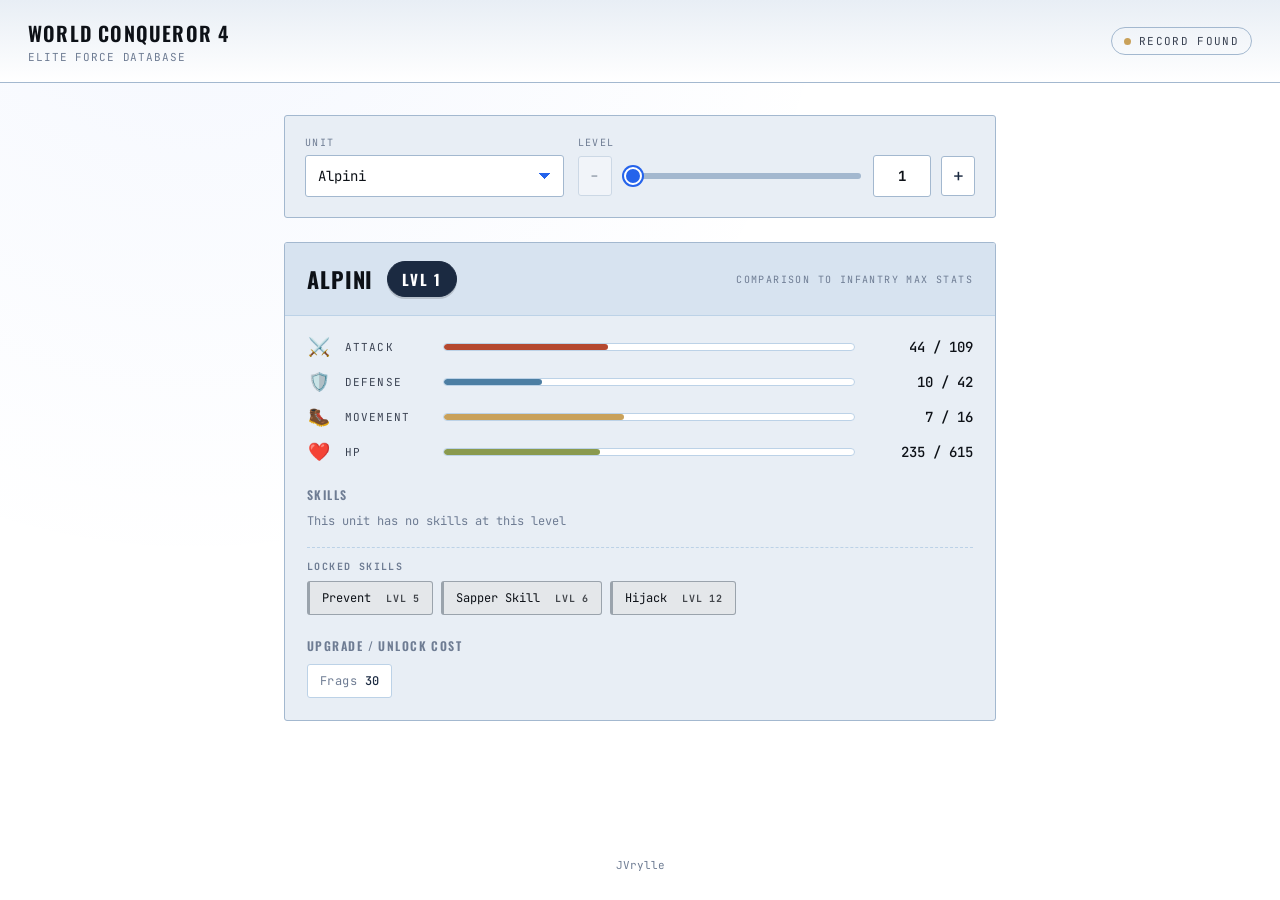
==== index.html @ 0a64a24e "Refactor unit data and UI components - Renamed "Medic" to "Combat Medic" in units.json. - Updated in" ====
<!DOCTYPE html>
<html lang="en">
<head>
<meta charset="UTF-8" />
<meta name="viewport" content="width=device-width, initial-scale=1.0" />
<title>World Conqueror 4 Elite Force Database</title>
<link rel="preconnect" href="https://fonts.googleapis.com" />
<link rel="preconnect" href="https://fonts.gstatic.com" crossorigin />
<link
  href="https://fonts.googleapis.com/css2?family=Oswald:wght@500;600;700&family=JetBrains+Mono:wght@400;500;700&display=swap"
  rel="stylesheet"
/>
<link rel="stylesheet" href="style.css" />
</head>
<body>

  <header class="topbar">
    <div class="topbar__brand">
      <div class="topbar__title">
        <h1>World Conqueror 4</h1>
        <p>Elite Force Database</p>
      </div>
    </div>
    <div id="statusLight" class="topbar__status status--idle">
      <span class="status-dot"></span><span class="status-text">STANDBY</span>
    </div>
  </header>

  <main class="console">

    <section class="query-panel" aria-label="Unit query">
      <div class="field">
        <label for="efSelect">Unit</label>
        <select id="efSelect"></select>
      </div>

      <div class="field field--slider">
        <label for="levelSlider">Level</label>
        <div class="slider-wrapper">
          <button id="levelDown" class="level-btn" type="button" aria-label="Previous level">&#8722;</button>
          <input
            id="levelSlider"
            type="range"
            min="1"
            max="12"
            step="1"
            value="1"
            aria-label="Select unit level"
          />
          <input
            id="levelInput"
            class="level-input"
            type="number"
            min="1"
            max="12"
            step="1"
            value="1"
            aria-label="Level number"
          />
          <button id="levelUp" class="level-btn" type="button" aria-label="Next level">&#43;</button>
        </div>
      </div>
    </section>

    <section id="resultPanel" class="result-panel" aria-live="polite">
      <div class="result-empty">
        <p>Loading units&hellip;</p>
      </div>
    </section>

  </main>

  <footer class="footer">
    <p>JVrylle</p>
  </footer>

<script src="script.js"></script>
</body>
</html>
---- style.css ----
:root {
  /* White (60%) — dominant field */
  --bg: #ffffff;
  --bg-input: #ffffff;

  /* Blue (30%) — secondary surfaces & borders */
  --bg-panel: #e8eef5;
  --bg-panel-alt: #d7e3f0;
  --border: #a3b8cf;
  --border-soft: #bcd2e7;
  --accent: #2563eb;

  /* Black (10%) — text & brand accents */
  --text: #0d1117;
  --text-dim: #3a4252;
  --text-faint: #6e7c93;
  --brand: #1b2a41;
  --brand-bright: #091225;

  /* Functional stat colors (kept for semantic clarity) */
  --attack: #b5482f;
  --defense: #4c7ea3;
  --movement: #c9a15a;
  --hp: #8a9a4e;

  --font-display: "Oswald", sans-serif;
  --font-mono: "JetBrains Mono", monospace;

  --radius: 3px;
}

* {
  box-sizing: border-box;
}

html {
  color-scheme: light;
}

body {
  margin: 0;
  min-height: 100vh;
  background:
    radial-gradient(circle at 15% -10%, rgba(37, 99, 235, 0.05), transparent 45%),
    var(--bg);
  color: var(--text);
  font-family: var(--font-mono);
  display: flex;
  flex-direction: column;
}

/* ---------- Topbar ---------- */

.topbar {
  display: flex;
  align-items: center;
  justify-content: space-between;
  gap: 16px;
  padding: 18px 28px;
  border-bottom: 1px solid var(--border);
  background: linear-gradient(180deg, var(--bg-panel), var(--bg));
}

.topbar__brand {
  display: flex;
  align-items: center;
  gap: 14px;
}

.topbar__mark {
  display: flex;
  align-items: center;
  justify-content: center;
  width: 44px;
  height: 44px;
  border: 1px solid var(--accent);
  border-radius: var(--radius);
  color: var(--accent);
  font-family: var(--font-display);
  font-weight: 700;
  font-size: 17px;
  letter-spacing: 0.05em;
  background: rgba(37, 99, 235, 0.08);
  flex-shrink: 0;
}

.topbar__title h1 {
  margin: 0;
  font-family: var(--font-display);
  font-weight: 600;
  font-size: 20px;
  letter-spacing: 0.06em;
  text-transform: uppercase;
  color: var(--text);
}

.topbar__title p {
  margin: 2px 0 0;
  font-size: 11px;
  letter-spacing: 0.08em;
  text-transform: uppercase;
  color: var(--text-faint);
}

.topbar__status {
  display: flex;
  align-items: center;
  gap: 8px;
  font-size: 11px;
  letter-spacing: 0.12em;
  text-transform: uppercase;
  color: var(--text-dim);
  border: 1px solid var(--border);
  border-radius: 999px;
  padding: 6px 12px;
  white-space: nowrap;
}

.status-dot {
  width: 7px;
  height: 7px;
  border-radius: 50%;
  background: var(--text-faint);
  box-shadow: 0 0 0 0 rgba(0, 0, 0, 0);
  transition: background 0.2s ease;
}

.status--busy .status-dot {
  background: var(--accent);
  animation: pulse 0.9s ease-in-out infinite;
}

.status--ready .status-dot {
  background: var(--movement);
}

.status--error .status-dot {
  background: var(--attack);
}

@keyframes pulse {
  0%, 100% { opacity: 1; }
  50% { opacity: 0.35; }
}

/* ---------- Console layout ---------- */

.console {
  flex: 1;
  width: 100%;
  max-width: 760px;
  margin: 0 auto;
  padding: 32px 24px 48px;
  display: flex;
  flex-direction: column;
  gap: 24px;
}

/* ---------- Query panel ---------- */

.query-panel {
  display: flex;
  align-items: flex-end;
  gap: 14px;
  flex-wrap: wrap;
  padding: 20px;
  background: var(--bg-panel);
  border: 1px solid var(--border);
  border-radius: var(--radius);
}

.field {
  display: flex;
  flex-direction: column;
  gap: 6px;
  flex: 1 1 180px;
}

.field--slider {
  flex: 2 1 240px;
}

.field label {
  font-size: 10px;
  letter-spacing: 0.14em;
  text-transform: uppercase;
  color: var(--text-faint);
}

.slider-wrapper {
  display: flex;
  align-items: center;
  gap: 10px;
}

.level-btn {
  flex: 0 0 auto;
  width: 34px;
  height: 40px;
  border: 1px solid var(--border);
  border-radius: var(--radius);
  background: var(--bg-input);
  color: var(--brand);
  font-family: var(--font-mono);
  font-size: 18px;
  line-height: 1;
  cursor: pointer;
}

.level-btn:hover:not(:disabled) {
  background: var(--bg-panel-alt);
  border-color: var(--accent);
  color: var(--accent);
}

.level-btn:disabled {
  opacity: 0.4;
  cursor: default;
}

.level-input {
  flex: 0 0 auto;
  width: 58px;
  padding: 11px 8px;
  text-align: center;
  background-color: var(--bg-input);
  border: 1px solid var(--border);
  border-radius: var(--radius);
  color: var(--text);
  font-family: var(--font-mono);
  font-size: 14px;
  font-weight: 700;
  font-variant-numeric: tabular-nums;
  -moz-appearance: textfield;
}

.level-input::-webkit-outer-spin-button,
.level-input::-webkit-inner-spin-button {
  -webkit-appearance: none;
  margin: 0;
}

input[type="range"] {
  -webkit-appearance: none;
  width: 100%;
  height: 6px;
  background: var(--border);
  border-radius: 999px;
  outline: none;
  cursor: pointer;
  flex: 1;
}

input[type="range"]::-webkit-slider-thumb {
  -webkit-appearance: none;
  appearance: none;
  width: 18px;
  height: 18px;
  border-radius: 50%;
  background: var(--accent);
  border: 2px solid var(--bg);
  box-shadow: 0 0 0 2px var(--accent);
  cursor: pointer;
}

input[type="range"]::-moz-range-thumb {
  width: 18px;
  height: 18px;
  border-radius: 50%;
  background: var(--accent);
  border: 2px solid var(--bg);
  cursor: pointer;
}

input[type="range"]::-moz-range-track {
  background: var(--border);
  border-radius: 999px;
}

select {
  appearance: none;
  -webkit-appearance: none;
  width: 100%;
  padding: 11px 36px 11px 12px;
  background-color: var(--bg-input);
  background-image: linear-gradient(45deg, transparent 50%, var(--accent) 50%),
    linear-gradient(135deg, var(--accent) 50%, transparent 50%);
  background-position: calc(100% - 18px) center, calc(100% - 12px) center;
  background-size: 6px 6px, 6px 6px;
  background-repeat: no-repeat;
  border: 1px solid var(--border);
  border-radius: var(--radius);
  color: var(--text);
  font-family: var(--font-mono);
  font-size: 14px;
  cursor: pointer;
}

select:focus-visible,
button:focus-visible {
  outline: 2px solid var(--accent);
  outline-offset: 2px;
}

/* ---------- Result panel ---------- */

.result-panel {
  min-height: 120px;
}

.result-empty {
  padding: 28px 20px;
  border: 1px dashed var(--border);
  border-radius: var(--radius);
  color: var(--text-faint);
  font-size: 13px;
  text-align: center;
}

.result-empty--error {
  border-color: var(--attack);
  color: #d8917f;
}

.dossier {
  border: 1px solid var(--border);
  border-radius: var(--radius);
  background: var(--bg-panel);
  overflow: visible;
  animation: reveal 0.25s ease;
}

@keyframes reveal {
  from { opacity: 0; transform: translateY(4px); }
  to { opacity: 1; transform: translateY(0); }
}

.dossier__header {
  display: flex;
  align-items: center;
  justify-content: space-between;
  gap: 12px;
  padding: 18px 22px;
  border-bottom: 1px solid var(--border-soft);
  border-radius: calc(var(--radius) - 1px) calc(var(--radius) - 1px) 0 0;
  background: var(--bg-panel-alt);
}

.dossier__scale {
  font-size: 10px;
  letter-spacing: 0.14em;
  text-transform: uppercase;
  color: var(--text-faint);
  text-align: right;
  flex-shrink: 0;
}

.dossier__header h2 {
  margin: 0;
  display: flex;
  align-items: center;
  flex-wrap: wrap;
  gap: 14px;
  font-family: var(--font-display);
  font-weight: 700;
  font-size: 22px;
  letter-spacing: 0.04em;
  text-transform: uppercase;
  color: var(--text);
}

.badge {
  font-size: 11px;
  letter-spacing: 0.1em;
  font-weight: 700;
  color: var(--accent);
  border: 1px solid var(--accent);
  border-radius: 999px;
  padding: 5px 12px;
  white-space: nowrap;
}

.badge--level {
  font-size: 15px;
  font-weight: 800;
  letter-spacing: 0.12em;
  padding: 6px 14px;
  color: #ffffff;
  background: var(--brand);
  border-color: var(--brand);
  box-shadow: 0 2px 0 rgba(0, 0, 0, 0.15);
}

/* ---------- Stat gauges ---------- */

.stat-grid {
  padding: 20px 22px 6px;
  display: flex;
  flex-direction: column;
  gap: 14px;
}

.stat-row {
  display: grid;
  grid-template-columns: 24px 84px 1fr 104px;
  align-items: center;
  gap: 14px;
}

.stat-row__icon {
  font-family: "Apple Color Emoji", "Segoe UI Emoji", "Noto Color Emoji", "JetBrains Mono", monospace;
  font-size: 18px;
  text-align: center;
  color: var(--text-dim);
}

.stat-row__label {
  font-size: 11px;
  letter-spacing: 0.1em;
  text-transform: uppercase;
  color: var(--text-dim);
}

.stat-row__bar {
  height: 8px;
  background: var(--bg-input);
  border: 1px solid var(--border-soft);
  border-radius: 999px;
  overflow: hidden;
}

.stat-row__fill {
  height: 100%;
  border-radius: 999px;
  min-width: 3px;
  transition: width 0.35s ease;
}

.stat--attack .stat-row__fill { background: var(--attack); }
.stat--defense .stat-row__fill { background: var(--defense); }
.stat--movement .stat-row__fill { background: var(--movement); }
.stat--hp .stat-row__fill { background: var(--hp); }

.stat-row__value {
  font-size: 14px;
  font-weight: 500;
  text-align: right;
  color: var(--text);
  font-variant-numeric: tabular-nums;
  white-space: nowrap;
}

/* ---------- Requisition (cost) ---------- */

.requisition {
  padding: 18px 22px 22px;
}

.requisition h3 {
  margin: 0 0 10px;
  font-family: var(--font-display);
  font-size: 12px;
  letter-spacing: 0.12em;
  text-transform: uppercase;
  color: var(--text-faint);
  font-weight: 600;
}

.chip-row {
  display: flex;
  flex-wrap: wrap;
  gap: 8px;
}

.chip {
  display: flex;
  align-items: baseline;
  gap: 8px;
  padding: 8px 12px;
  background: var(--bg-input);
  border: 1px solid var(--border-soft);
  border-radius: var(--radius);
  font-size: 12px;
}

.chip__label {
  color: var(--text-faint);
  letter-spacing: 0.04em;
}

.chip__value {
  color: var(--brand);
  font-weight: 500;
}

/* ---------- Skills ---------- */

.skills {
  padding: 18px 22px 4px;
}

.skills h3 {
  margin: 0 0 10px;
  font-family: var(--font-display);
  font-size: 12px;
  letter-spacing: 0.12em;
  text-transform: uppercase;
  color: var(--text-faint);
  font-weight: 600;
}

.skill-row {
  display: flex;
  flex-wrap: wrap;
  gap: 8px;
}

.skill-chip {
  position: relative;
  display: inline-block;
  padding: 8px 12px;
  background: var(--chip-bg, #b7e9f9);
  border: 1px solid var(--chip-tone, #5fb9dd);
  border-left: 3px solid var(--chip-tone, #5fb9dd);
  border-radius: var(--radius);
  font-size: 12px;
  color: var(--text);
  cursor: default;
}

.skill-chip--silver {
  --chip-bg: #d3d8dc;
  --chip-tone: #a7b0b6;
}

.skill-chip--gold {
  --chip-bg: #f5d63f;
  --chip-tone: #d0a020;
}

.skill-chip--platinum {
  --chip-bg: #b7e9f9;
  --chip-tone: #5fb9dd;
}

.skill-chip--bronze {
  --chip-bg: #d8955c;
  --chip-tone: #a96f33;
}

.skill-chip--upcoming {
  --chip-bg: #e4e7ea;
  --chip-tone: #9aa3ac;
}

.skill-chip__lvl {
  margin-left: 8px;
  font-size: 10px;
  font-weight: 700;
  letter-spacing: 0.08em;
  opacity: 0.75;
  text-transform: uppercase;
}

.skill-empty {
  margin: 0;
  font-size: 12px;
  color: var(--text-faint);
}

.skill-row--upcoming {
  margin-top: 18px;
  border-top: 1px dashed var(--border-soft);
  padding-top: 12px;
}

.skill-row__tag {
  display: block;
  margin-bottom: 8px;
  font-size: 10px;
  font-weight: 700;
  letter-spacing: 0.14em;
  text-transform: uppercase;
  color: var(--text-faint);
}

.skill-chip[data-desc] {
  cursor: help;
}

.skill-chip::after {
  content: attr(data-desc);
  position: absolute;
  bottom: calc(100% + 10px);
  left: 50%;
  transform: translateX(-50%) translateY(4px);
  min-width: 180px;
  max-width: 260px;
  padding: 10px 12px;
  background: var(--brand);
  border: 1px solid var(--accent);
  border-radius: var(--radius);
  color: #ffffff;
  font-size: 12px;
  line-height: 1.5;
  text-align: left;
  text-transform: none;
  letter-spacing: 0.02em;
  white-space: normal;
  opacity: 0;
  pointer-events: none;
  visibility: hidden;
  transition: opacity 0.15s ease, transform 0.15s ease, visibility 0.15s;
  z-index: 999;
}

.skill-chip[data-desc]:hover::after,
.skill-chip[data-desc]:focus-visible::after {
  opacity: 1;
  visibility: visible;
  transform: translateX(-50%) translateY(0);
}

/* ---------- Briefing note ---------- */

.briefing {
  margin: 0 22px 22px;
  padding: 14px 16px;
  border-left: 3px solid var(--accent);
  background: rgba(37, 99, 235, 0.06);
  border-radius: 0 var(--radius) var(--radius) 0;
}

.briefing__tag {
  display: inline-block;
  font-size: 10px;
  letter-spacing: 0.14em;
  text-transform: uppercase;
  color: var(--accent);
  font-weight: 700;
  margin-bottom: 6px;
}

.briefing p {
  margin: 0;
  font-size: 13px;
  line-height: 1.5;
  color: var(--text);
}

/* ---------- Footer ---------- */

.footer {
  padding: 16px 24px 28px;
  text-align: center;
}

.footer p {
  margin: 0;
  font-size: 11px;
  color: var(--text-faint);
}

.footer code {
  color: var(--text-dim);
}

/* ---------- Responsive ---------- */

@media (max-width: 520px) {
  .topbar {
    padding: 16px 18px;
  }

  .topbar__title p {
    display: none;
  }

  .console {
    padding: 22px 16px 36px;
  }

  .query-panel {
    flex-direction: column;
    align-items: stretch;
  }

  .slider-wrapper {
    gap: 6px;
  }

  .level-btn {
    width: 32px;
  }

  .stat-row {
    grid-template-columns: 20px 72px 1fr 92px;
    gap: 10px;
  }
}

/* ---------- Reduced motion ---------- */

@media (prefers-reduced-motion: reduce) {
  .status--busy .status-dot {
    animation: none;
  }

  .dossier {
    animation: none;
  }

  .stat-row__fill {
    transition: none;
  }
}
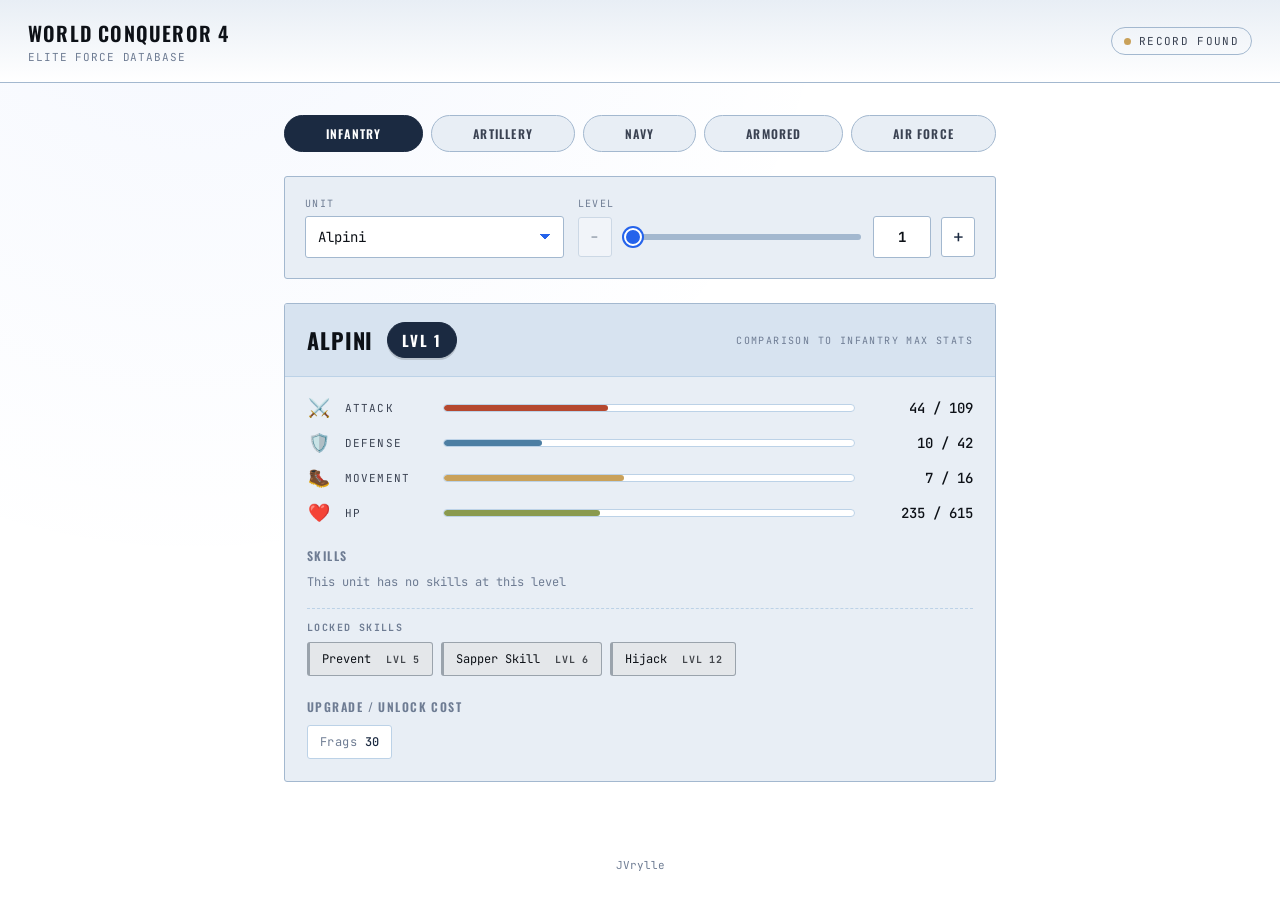
==== commit 6879137a: "feat: add unit type filter UI and functionality" ====
--- a/index.html
+++ b/index.html
@@ -27,6 +27,8 @@
   </header>
 
   <main class="console">
+
+    <section class="type-filter" id="typeFilter" aria-label="Unit type filter"></section>
 
     <section class="query-panel" aria-label="Unit query">
       <div class="field">
--- a/style.css
+++ b/style.css
@@ -154,6 +154,43 @@
   display: flex;
   flex-direction: column;
   gap: 24px;
+}
+
+/* ---------- Type filter ---------- */
+
+.type-filter {
+  display: flex;
+  flex-wrap: wrap;
+  gap: 8px;
+}
+
+.type-btn {
+  flex: 1 1 auto;
+  min-width: 96px;
+  padding: 9px 14px;
+  background: var(--bg-panel);
+  border: 1px solid var(--border);
+  border-radius: 999px;
+  color: var(--text-dim);
+  font-family: var(--font-display);
+  font-weight: 600;
+  font-size: 12px;
+  letter-spacing: 0.1em;
+  text-transform: uppercase;
+  cursor: pointer;
+  transition: background 0.15s ease, color 0.15s ease, border-color 0.15s ease;
+}
+
+.type-btn:hover {
+  border-color: var(--accent);
+  color: var(--accent);
+}
+
+.type-btn--active,
+.type-btn--active:hover {
+  background: var(--brand);
+  border-color: var(--brand);
+  color: #ffffff;
 }
 
 /* ---------- Query panel ---------- */
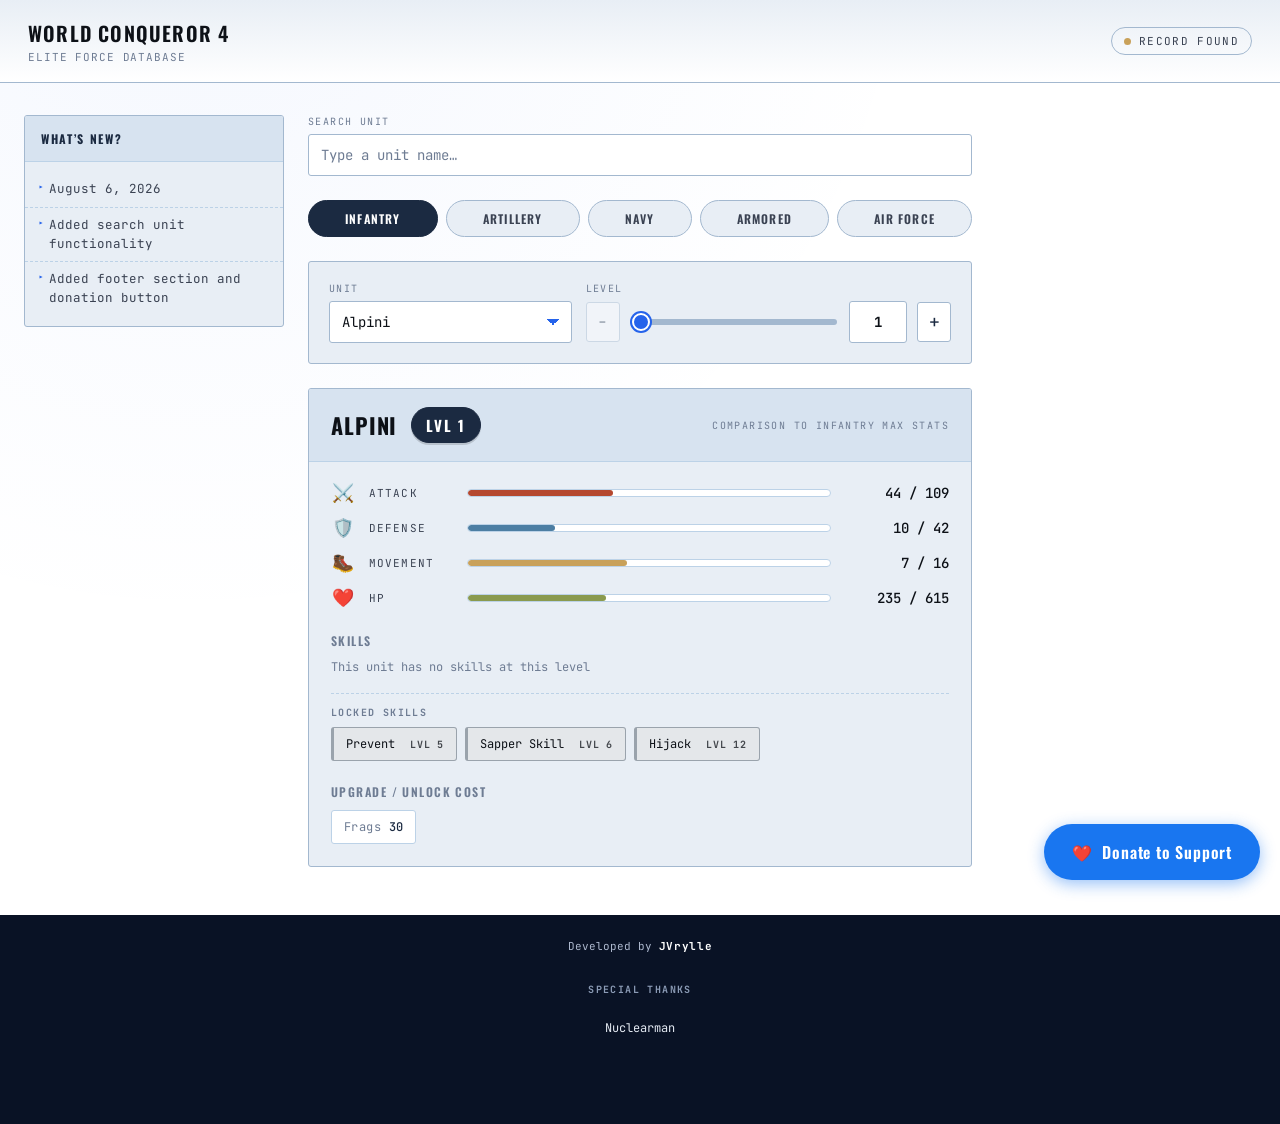
==== commit d7e5b4ae: "feat: implement search unit functionality and add donation button in footer" ====
--- a/index.html
+++ b/index.html
@@ -27,6 +27,34 @@
   </header>
 
   <main class="console">
+
+    <aside class="log-panel" aria-label="What&rsquo;s new">
+      <div class="log-panel__header">
+        <h2>What&rsquo;s New?</h2>
+      </div>
+      <ul id="whatsNewList" class="log-list"></ul>
+    </aside>
+
+    <div class="console__main">
+
+      <section class="search-bar" aria-label="Unit name search">
+      <div class="field">
+        <label for="efSearch">Search Unit</label>
+        <div class="combo__wrap">
+          <input
+            id="efSearch"
+            type="text"
+            placeholder="Type a unit name&hellip;"
+            autocomplete="off"
+            role="combobox"
+            aria-autocomplete="list"
+            aria-expanded="false"
+            aria-controls="efSearchList"
+          />
+          <ul id="efSearchList" class="combo__list" role="listbox" hidden></ul>
+        </div>
+      </div>
+    </section>
 
     <section class="type-filter" id="typeFilter" aria-label="Unit type filter"></section>
 
@@ -70,10 +98,29 @@
       </div>
     </section>
 
+    </div>
+
   </main>
 
+  <a
+    class="donate-btn"
+    href="https://ko-fi.com/jvrylle"
+    target="_blank"
+    rel="noopener noreferrer"
+    aria-label="Support on Ko-fi"
+  >
+    <span class="donate-btn__icon">&#10084;&#65039;</span>
+    <span class="donate-btn__text">Donate to Support</span>
+  </a>
+
   <footer class="footer">
-    <p>JVrylle</p>
+    <p class="footer__dev">Developed by <strong>JVrylle</strong></p>
+    <div class="footer__thanks">
+      <p class="footer__thanks-title">Special Thanks</p>
+      <ul class="footer__thanks-list">
+        <li>Nuclearman</li>
+      </ul>
+    </div>
   </footer>
 
 <script src="script.js"></script>
--- a/style.css
+++ b/style.css
@@ -148,12 +148,151 @@
 .console {
   flex: 1;
   width: 100%;
+  max-width: none;
+  padding: 32px 24px 48px;
+  display: grid;
+  grid-template-columns: 260px 1fr 260px;
+  align-items: start;
+  gap: 24px;
+}
+
+.console__main {
+  grid-column: 2;
+  justify-self: center;
+  width: 100%;
   max-width: 760px;
-  margin: 0 auto;
-  padding: 32px 24px 48px;
   display: flex;
   flex-direction: column;
   gap: 24px;
+  min-width: 0;
+}
+
+/* ---------- Log panel ---------- */
+
+.log-panel {
+  grid-column: 1;
+  background: var(--bg-panel);
+  border: 1px solid var(--border);
+  border-radius: var(--radius);
+  overflow: hidden;
+}
+
+.log-panel__header {
+  padding: 14px 16px;
+  border-bottom: 1px solid var(--border-soft);
+  background: var(--bg-panel-alt);
+}
+
+.log-panel__header h2 {
+  margin: 0;
+  font-family: var(--font-display);
+  font-size: 12px;
+  font-weight: 700;
+  letter-spacing: 0.14em;
+  text-transform: uppercase;
+  color: var(--brand);
+}
+
+.log-list {
+  margin: 0;
+  padding: 10px 0;
+  list-style: none;
+  max-height: 60vh;
+  overflow-y: auto;
+}
+
+.log-item {
+  position: relative;
+  padding: 8px 16px 8px 24px;
+  font-size: 12.5px;
+  line-height: 1.5;
+  color: var(--text-dim);
+  border-bottom: 1px dashed var(--border-soft);
+}
+
+.log-item:last-child {
+  border-bottom: none;
+}
+
+.log-item::before {
+  content: "\25B8";
+  position: absolute;
+  left: 13px;
+  color: var(--accent);
+  font-size: 10px;
+}
+
+.log-item--muted {
+  color: var(--text-faint);
+}
+
+.log-item--muted::before {
+  content: none;
+}
+
+/* ---------- Search bar ---------- */
+
+.search-bar {
+  display: flex;
+}
+
+.search-bar .field {
+  flex: 1;
+}
+
+.combo__wrap {
+  position: relative;
+}
+
+.combo__wrap input {
+  width: 100%;
+  padding: 11px 12px;
+  background-color: var(--bg-input);
+  border: 1px solid var(--border);
+  border-radius: var(--radius);
+  color: var(--text);
+  font-family: var(--font-mono);
+  font-size: 14px;
+}
+
+.combo__wrap input::placeholder {
+  color: var(--text-faint);
+}
+
+.combo__wrap input:focus-visible {
+  outline: 2px solid var(--accent);
+  outline-offset: 2px;
+}
+
+.combo__list {
+  position: absolute;
+  top: calc(100% + 4px);
+  left: 0;
+  right: 0;
+  margin: 0;
+  padding: 4px;
+  list-style: none;
+  background: var(--bg-input);
+  border: 1px solid var(--border);
+  border-radius: var(--radius);
+  box-shadow: 0 6px 18px rgba(9, 18, 37, 0.15);
+  max-height: 260px;
+  overflow-y: auto;
+  z-index: 1000;
+}
+
+.combo__item {
+  padding: 8px 10px;
+  border-radius: 2px;
+  font-size: 13px;
+  color: var(--text);
+  cursor: pointer;
+}
+
+.combo__item:hover,
+.combo__item--active {
+  background: var(--bg-panel-alt);
+  color: var(--accent);
 }
 
 /* ---------- Type filter ---------- */
@@ -685,17 +824,94 @@
   color: var(--text);
 }
 
+/* ---------- Donation button ---------- */
+
+.donate-btn {
+  position: fixed;
+  bottom: 20px;
+  right: 20px;
+  display: inline-flex;
+  align-items: center;
+  gap: 10px;
+  padding: 16px 28px;
+  background: #1976f0;
+  color: #ffffff;
+  font-family: var(--font-display);
+  font-weight: 600;
+  font-size: 16px;
+  letter-spacing: 0.05em;
+  text-decoration: none;
+  border-radius: 999px;
+  box-shadow: 0 4px 16px rgba(25, 118, 240, 0.45);
+  z-index: 1000;
+  transition: transform 0.15s ease, box-shadow 0.15s ease, background 0.15s ease;
+  animation: donate-bounce 2.5s ease-in-out infinite;
+}
+
+.donate-btn-icon {
+  font-size: 18px;
+}
+
+.donate-btn:hover {
+  transform: scale(1.06);
+  background: #3a8cff;
+  box-shadow: 0 6px 20px rgba(25, 118, 240, 0.6);
+}
+
+@keyframes donate-bounce {
+  0%, 100% { transform: translateY(0); }
+  50% { transform: translateY(-4px); }
+}
+
 /* ---------- Footer ---------- */
 
 .footer {
-  padding: 16px 24px 28px;
-  text-align: center;
+  display: flex;
+  flex-direction: column;
+  align-items: center;
+  gap: 30px;
+  padding: 24px 28px 88px;
+  background: var(--brand-bright);
 }
 
 .footer p {
   margin: 0;
   font-size: 11px;
-  color: var(--text-faint);
+  color: #aeb9cf;
+}
+
+.footer__dev strong {
+  color: #ffffff;
+  font-weight: 700;
+  letter-spacing: 0.06em;
+}
+
+.footer__thanks {
+  text-align: center;
+}
+
+.footer p.footer__thanks-title {
+  font-size: 10px;
+  font-weight: 700;
+  letter-spacing: 0.14em;
+  text-transform: uppercase;
+  margin: 0 0 24px 0;
+  color: #8b9bb5;
+}
+
+.footer__thanks-list {
+  list-style: none;
+  margin: 0;
+  padding: 0;
+  display: flex;
+  flex-wrap: wrap;
+  justify-content: center;
+  gap: 6px 14px;
+}
+
+.footer__thanks-list li {
+  font-size: 12px;
+  color: #e4eaf3;
 }
 
 .footer code {
@@ -703,6 +919,41 @@
 }
 
 /* ---------- Responsive ---------- */
+
+@media (max-width: 900px) {
+  .console {
+    grid-template-columns: 1fr;
+  }
+
+  .console__main {
+    grid-column: auto;
+    justify-self: stretch;
+    order: 1;
+  }
+
+  .log-panel {
+    grid-column: auto;
+    order: 2;
+  }
+
+  .log-list {
+    max-height: 220px;
+  }
+
+  .footer {
+    flex-direction: column;
+    align-items: center;
+    text-align: center;
+  }
+
+  .footer__thanks {
+    text-align: center;
+  }
+
+  .footer__thanks-list {
+    justify-content: center;
+  }
+}
 
 @media (max-width: 520px) {
   .topbar {
@@ -743,6 +994,10 @@
     animation: none;
   }
 
+  .donate-btn {
+    animation: none;
+  }
+
   .dossier {
     animation: none;
   }
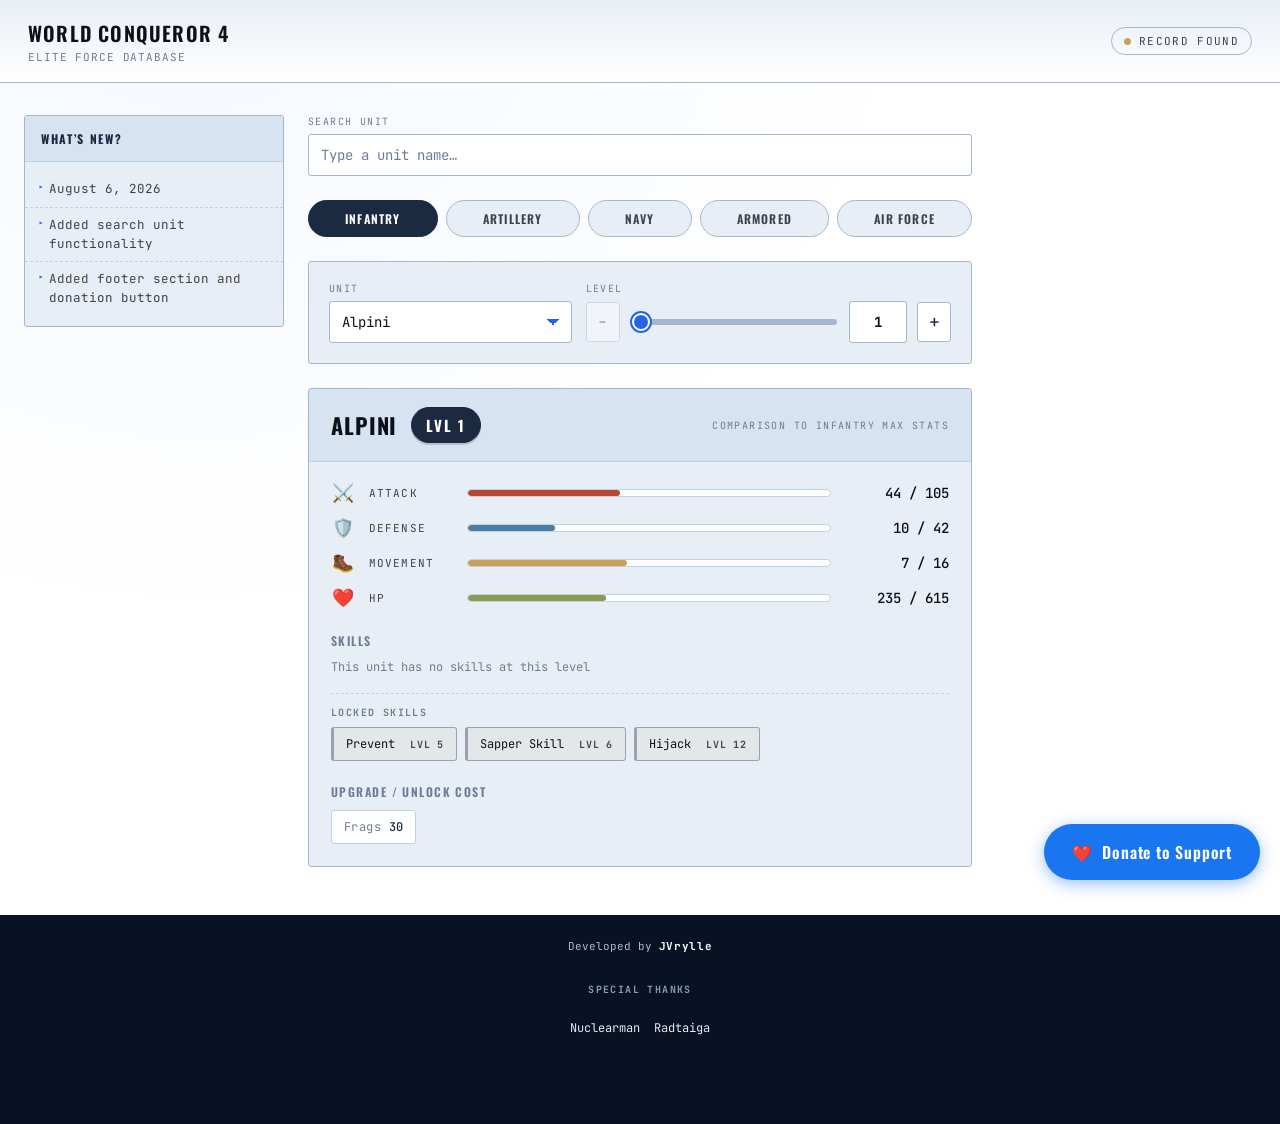
==== commit 56d9dbd9: "feat: update Phantom Force unit stats and skills, add range attribute" ====
--- a/index.html
+++ b/index.html
@@ -119,6 +119,7 @@
       <p class="footer__thanks-title">Special Thanks</p>
       <ul class="footer__thanks-list">
         <li>Nuclearman</li>
+        <li>Radtaiga</li>
       </ul>
     </div>
   </footer>
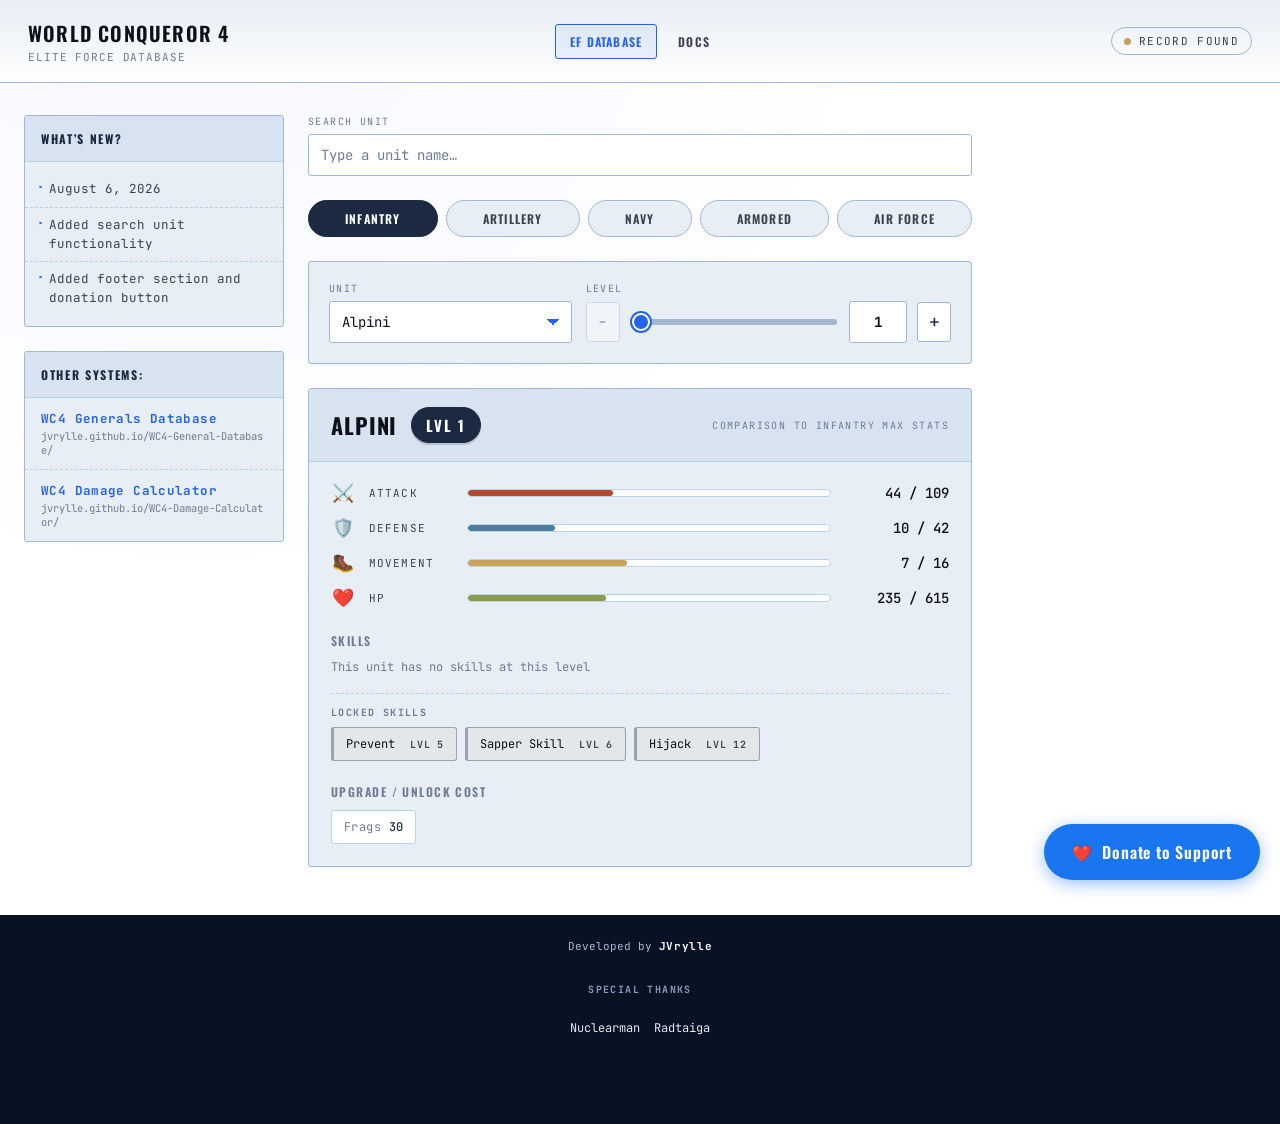
==== commit b7a82000: "feat: enhance Delta Force and Phantom Force unit details, add documentation page, and improve UI lay" ====
--- a/index.html
+++ b/index.html
@@ -15,12 +15,18 @@
 <body>
 
   <header class="topbar">
-    <div class="topbar__brand">
-      <div class="topbar__title">
-        <h1>World Conqueror 4</h1>
-        <p>Elite Force Database</p>
+    <div class="topbar__left">
+      <div class="topbar__brand">
+        <div class="topbar__title">
+          <h1>World Conqueror 4</h1>
+          <p>Elite Force Database</p>
+        </div>
       </div>
     </div>
+    <nav class="topbar__nav" aria-label="Site navigation">
+      <a class="topbar__nav-link topbar__nav-link--active" href="index.html">EF Database</a>
+      <a class="topbar__nav-link" href="docs.html">Docs</a>
+    </nav>
     <div id="statusLight" class="topbar__status status--idle">
       <span class="status-dot"></span><span class="status-text">STANDBY</span>
     </div>
@@ -28,12 +34,40 @@
 
   <main class="console">
 
-    <aside class="log-panel" aria-label="What&rsquo;s new">
-      <div class="log-panel__header">
-        <h2>What&rsquo;s New?</h2>
+    <div class="side-panel">
+      <aside class="log-panel" aria-label="What&rsquo;s new">
+        <div class="log-panel__header">
+          <h2>What&rsquo;s New?</h2>
+        </div>
+        <ul id="whatsNewList" class="log-list"></ul>
+      </aside>
+
+      <div class="log-panel links-panel" aria-label="Related WC4 tools">
+        <div class="log-panel__header">
+          <h2>Other Systems:</h2>
+        </div>
+        <div class="links-panel__body">
+          <a
+            class="sister-link"
+            href="https://jvrylle.github.io/WC4-General-Database/"
+            target="_blank"
+            rel="noopener noreferrer"
+          >
+            <span class="sister-link__name">WC4 Generals Database</span>
+            <span class="sister-link__url">jvrylle.github.io/WC4-General-Database/</span>
+          </a>
+          <a
+            class="sister-link"
+            href="https://jvrylle.github.io/WC4-Damage-Calculator/"
+            target="_blank"
+            rel="noopener noreferrer"
+          >
+            <span class="sister-link__name">WC4 Damage Calculator</span>
+            <span class="sister-link__url">jvrylle.github.io/WC4-Damage-Calculator/</span>
+          </a>
+        </div>
       </div>
-      <ul id="whatsNewList" class="log-list"></ul>
-    </aside>
+    </div>
 
     <div class="console__main">
 
--- a/style.css
+++ b/style.css
@@ -52,13 +52,55 @@
 /* ---------- Topbar ---------- */
 
 .topbar {
-  display: flex;
-  align-items: center;
-  justify-content: space-between;
+  display: grid;
+  grid-template-columns: 1fr auto 1fr;
+  align-items: center;
   gap: 16px;
   padding: 18px 28px;
   border-bottom: 1px solid var(--border);
   background: linear-gradient(180deg, var(--bg-panel), var(--bg));
+}
+
+.topbar__left {
+  display: flex;
+  align-items: center;
+  gap: 26px;
+  min-width: 0;
+  justify-self: start;
+}
+
+.topbar__nav {
+  display: flex;
+  align-items: center;
+  gap: 6px;
+  justify-self: center;
+}
+
+.topbar__nav-link {
+  padding: 8px 14px;
+  border: 1px solid transparent;
+  border-radius: var(--radius);
+  font-family: var(--font-display);
+  font-size: 12px;
+  font-weight: 600;
+  letter-spacing: 0.1em;
+  text-transform: uppercase;
+  color: var(--text-dim);
+  text-decoration: none;
+  white-space: nowrap;
+  transition: color 0.15s ease, border-color 0.15s ease, background 0.15s ease;
+}
+
+.topbar__nav-link:hover {
+  color: var(--accent);
+  border-color: var(--border-soft);
+}
+
+.topbar__nav-link--active,
+.topbar__nav-link--active:hover {
+  color: var(--accent);
+  border-color: var(--accent);
+  background: rgba(37, 99, 235, 0.08);
 }
 
 .topbar__brand {
@@ -103,6 +145,7 @@
 }
 
 .topbar__status {
+  justify-self: end;
   display: flex;
   align-items: center;
   gap: 8px;
@@ -156,8 +199,18 @@
   gap: 24px;
 }
 
+.side-panel {
+  grid-column: 1;
+  grid-row: 1;
+  display: flex;
+  flex-direction: column;
+  gap: 24px;
+  min-width: 0;
+}
+
 .console__main {
   grid-column: 2;
+  grid-row: 1;
   justify-self: center;
   width: 100%;
   max-width: 760px;
@@ -170,7 +223,6 @@
 /* ---------- Log panel ---------- */
 
 .log-panel {
-  grid-column: 1;
   background: var(--bg-panel);
   border: 1px solid var(--border);
   border-radius: var(--radius);
@@ -228,6 +280,51 @@
 
 .log-item--muted::before {
   content: none;
+}
+
+/* ---------- Sister sites panel ---------- */
+
+.links-panel {
+  flex-shrink: 0;
+}
+
+.links-panel__body {
+  display: flex;
+  flex-direction: column;
+}
+
+.sister-link {
+  display: flex;
+  flex-direction: column;
+  gap: 2px;
+  padding: 12px 16px;
+  text-decoration: none;
+  border-bottom: 1px dashed var(--border-soft);
+}
+
+.sister-link:last-child {
+  border-bottom: none;
+}
+
+.sister-link:hover {
+  background: var(--bg-panel-alt);
+}
+
+.sister-link__name {
+  font-size: 12.5px;
+  font-weight: 700;
+  letter-spacing: 0.03em;
+  color: var(--accent);
+}
+
+.sister-link:hover .sister-link__name {
+  text-decoration: underline;
+}
+
+.sister-link__url {
+  font-size: 10.5px;
+  color: var(--text-faint);
+  word-break: break-all;
 }
 
 /* ---------- Search bar ---------- */
@@ -863,6 +960,28 @@
   50% { transform: translateY(-4px); }
 }
 
+/* ---------- Docs page ---------- */
+
+.docs-page {
+  flex: 1;
+  width: 100%;
+  max-width: 760px;
+  margin: 0 auto;
+  padding: 32px 24px 48px;
+  display: flex;
+  flex-direction: column;
+  gap: 24px;
+}
+
+.docs-empty {
+  padding: 28px 20px;
+  border: 1px dashed var(--border);
+  border-radius: var(--radius);
+  color: var(--text-faint);
+  font-size: 13px;
+  text-align: center;
+}
+
 /* ---------- Footer ---------- */
 
 .footer {
@@ -872,6 +991,10 @@
   gap: 30px;
   padding: 24px 28px 88px;
   background: var(--brand-bright);
+}
+
+.footer--plain {
+  padding-bottom: 28px;
 }
 
 .footer p {
@@ -927,12 +1050,14 @@
 
   .console__main {
     grid-column: auto;
+    grid-row: auto;
     justify-self: stretch;
     order: 1;
   }
 
-  .log-panel {
+  .side-panel {
     grid-column: auto;
+    grid-row: auto;
     order: 2;
   }
 
@@ -964,6 +1089,15 @@
     display: none;
   }
 
+  .topbar__left {
+    gap: 14px;
+  }
+
+  .topbar__nav-link {
+    padding: 7px 10px;
+    font-size: 11px;
+  }
+
   .console {
     padding: 22px 16px 36px;
   }
@@ -1005,4 +1139,232 @@
   .stat-row__fill {
     transition: none;
   }
+}
+
+/* ---------- Local admin (admin.html) ---------- */
+
+.add-form {
+  display: flex;
+  flex-direction: column;
+}
+
+.add-section h3,
+.add-section__title {
+  margin: 0 0 10px;
+  font-family: var(--font-display);
+  font-size: 12px;
+  letter-spacing: 0.12em;
+  text-transform: uppercase;
+  color: var(--text-faint);
+  font-weight: 600;
+}
+
+.add-grid {
+  display: grid;
+  grid-template-columns: 1fr 1fr;
+  gap: 12px;
+}
+
+.add-field {
+  display: flex;
+  flex-direction: column;
+  gap: 6px;
+}
+
+.add-field label,
+.mini-field label {
+  font-size: 10px;
+  letter-spacing: 0.14em;
+  text-transform: uppercase;
+  color: var(--text-faint);
+}
+
+.admin-card input[type="text"],
+.admin-card input[type="number"],
+.admin-card textarea {
+  width: 100%;
+  padding: 10px 12px;
+  background-color: var(--bg-input);
+  border: 1px solid var(--border);
+  border-radius: var(--radius);
+  color: var(--text);
+  font-family: var(--font-mono);
+  font-size: 13px;
+}
+
+.admin-card textarea {
+  resize: vertical;
+  line-height: 1.5;
+}
+
+.admin-card__footer-actions,
+.admin-card__footer-right {
+  display: flex;
+  align-items: center;
+  gap: 10px;
+}
+
+.btn {
+  padding: 10px 18px;
+  border: 1px solid var(--border);
+  border-radius: var(--radius);
+  background: var(--bg-input);
+  color: var(--text);
+  font-family: var(--font-mono);
+  font-size: 11px;
+  font-weight: 700;
+  letter-spacing: 0.08em;
+  text-transform: uppercase;
+  cursor: pointer;
+}
+
+.btn:hover {
+  border-color: var(--accent);
+  color: var(--accent);
+}
+
+.btn:disabled {
+  opacity: 0.4;
+  cursor: default;
+}
+
+.btn--primary {
+  background: var(--brand);
+  border-color: var(--brand);
+  color: #ffffff;
+}
+
+.btn--primary:hover {
+  background: var(--brand-bright);
+  border-color: var(--brand-bright);
+  color: #ffffff;
+}
+
+.btn--ghost {
+  padding: 6px 12px;
+  font-size: 10px;
+}
+
+.add-levels {
+  display: flex;
+  flex-direction: column;
+  gap: 14px;
+}
+
+.level-editor {
+  display: flex;
+  flex-direction: column;
+  gap: 14px;
+  padding: 14px;
+  background: var(--bg-input);
+  border: 1px dashed var(--border);
+  border-radius: var(--radius);
+}
+
+.level-editor__header {
+  display: flex;
+  align-items: center;
+  justify-content: space-between;
+  gap: 10px;
+}
+
+.level-editor__title {
+  font-family: var(--font-display);
+  font-size: 13px;
+  font-weight: 700;
+  letter-spacing: 0.1em;
+  text-transform: uppercase;
+  color: var(--brand);
+}
+
+.level-editor__actions {
+  display: flex;
+  align-items: center;
+  gap: 6px;
+}
+
+.level-editor__row {
+  display: flex;
+  flex-direction: column;
+  gap: 8px;
+}
+
+.level-editor__label {
+  font-size: 10px;
+  font-weight: 700;
+  letter-spacing: 0.14em;
+  text-transform: uppercase;
+  color: var(--text-faint);
+}
+
+.level-editor__fields {
+  display: grid;
+  gap: 8px;
+}
+
+.level-editor__fields--5 {
+  grid-template-columns: repeat(5, 1fr);
+}
+
+.level-editor__fields--4 {
+  grid-template-columns: repeat(4, 1fr);
+}
+
+.mini-field {
+  display: flex;
+  flex-direction: column;
+  gap: 4px;
+}
+
+.skill-rows {
+  display: flex;
+  flex-direction: column;
+  gap: 10px;
+}
+
+.skill-editor {
+  display: flex;
+  flex-direction: column;
+  gap: 8px;
+  padding: 10px;
+  background: var(--bg-panel);
+  border: 1px solid var(--border-soft);
+  border-radius: var(--radius);
+}
+
+.skill-editor__fields {
+  display: flex;
+  align-items: center;
+  gap: 8px;
+}
+
+.skill-editor__title {
+  flex: 1 1 auto;
+}
+
+.skill-editor__tier {
+  flex: 0 0 110px;
+}
+
+.skill-editor__remove {
+  flex: 0 0 auto;
+}
+
+@media (max-width: 700px) {
+  .add-grid,
+  .level-editor__fields--5,
+  .level-editor__fields--4 {
+    grid-template-columns: 1fr 1fr;
+  }
+
+  .loader-card__row,
+  .admin-card__footer {
+    flex-direction: column;
+    align-items: stretch;
+  }
+
+  .admin-card__footer-right {
+    flex-direction: column;
+    align-items: stretch;
+  }
 }
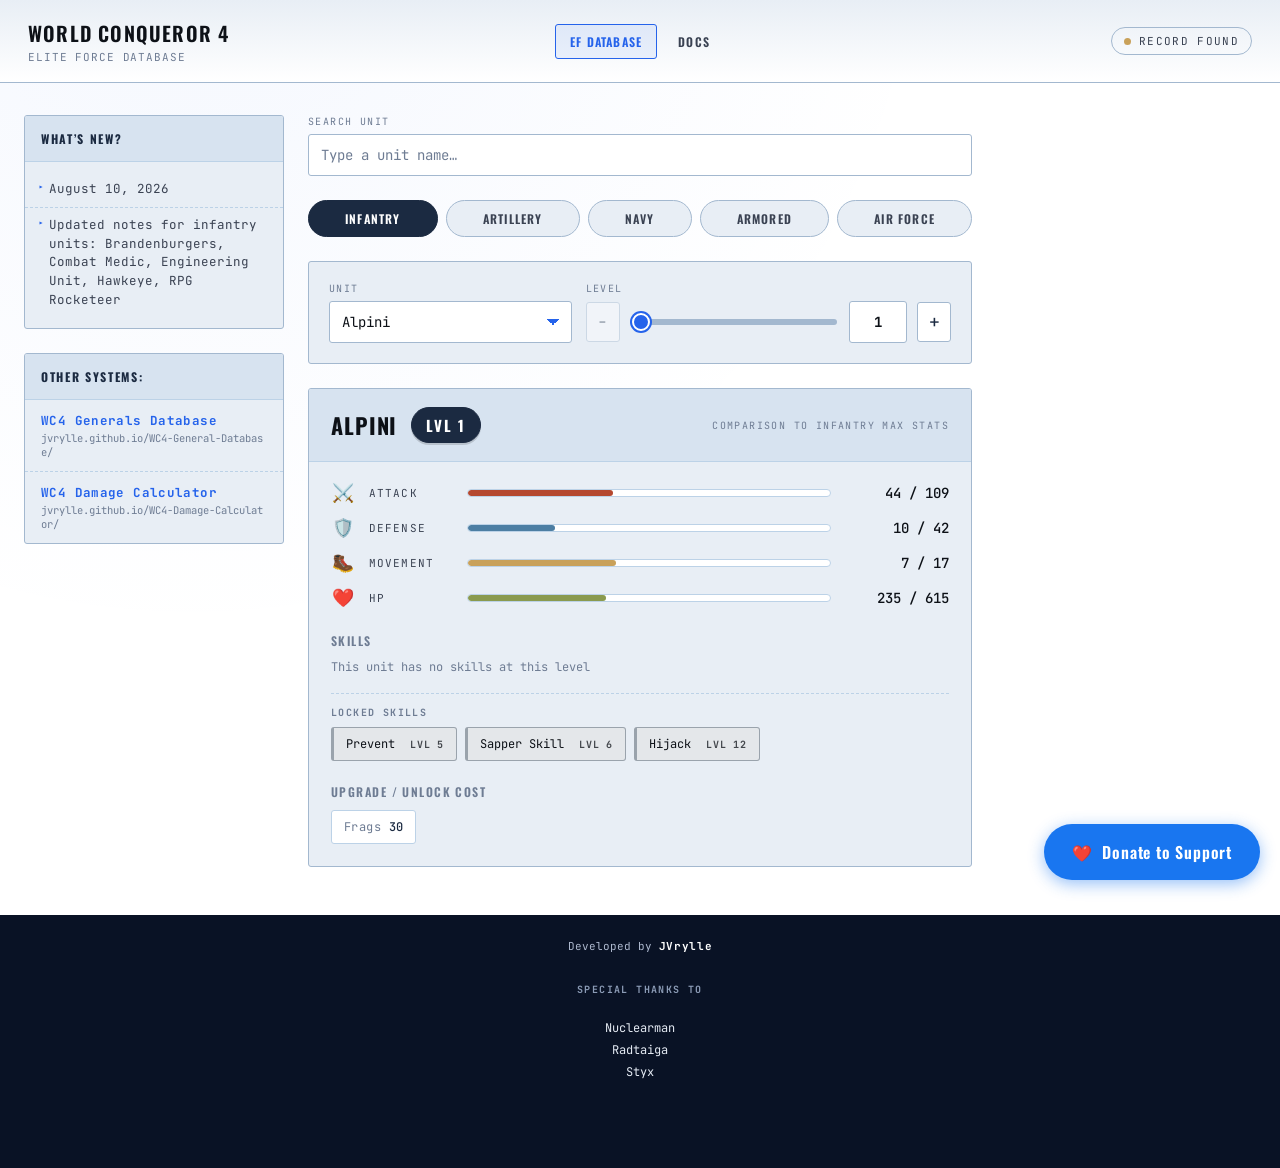
==== commit d3e01ea2: "feat: enhance documentation layout and navigation, add smooth scrolling" ====
--- a/index.html
+++ b/index.html
@@ -150,10 +150,11 @@
   <footer class="footer">
     <p class="footer__dev">Developed by <strong>JVrylle</strong></p>
     <div class="footer__thanks">
-      <p class="footer__thanks-title">Special Thanks</p>
+      <p class="footer__thanks-title">Special Thanks To</p>
       <ul class="footer__thanks-list">
         <li>Nuclearman</li>
         <li>Radtaiga</li>
+        <li>Styx</li>
       </ul>
     </div>
   </footer>
--- a/style.css
+++ b/style.css
@@ -14,6 +14,7 @@
   --text: #0d1117;
   --text-dim: #3a4252;
   --text-faint: #6e7c93;
+  --ink: #26313d;
   --brand: #1b2a41;
   --brand-bright: #091225;
 
@@ -962,24 +963,321 @@
 
 /* ---------- Docs page ---------- */
 
+html {
+  scroll-behavior: smooth;
+}
+
 .docs-page {
   flex: 1;
   width: 100%;
-  max-width: 760px;
+  display: flex;
+  align-items: stretch;
+  padding: 0;
+}
+
+/* --- Sidebar navigation --- */
+
+.docs-nav {
+  flex: 0 0 260px;
+  min-width: 0;
+  display: flex;
+  flex-direction: column;
+  padding: 0 28px 24px 28px;
+  background: transparent;
+  border-right: 1px solid var(--ink);
+}
+
+.docs-nav__inner {
+  position: sticky;
+  top: 48px;
+  display: flex;
+  flex-direction: column;
+  gap: 10px;
+  margin-top: 40px;
+}
+
+.docs-nav__label {
+  margin: 0 0 4px;
+  font-family: var(--font-display);
+  font-size: 11px;
+  font-weight: 700;
+  letter-spacing: 0.18em;
+  text-transform: uppercase;
+  color: var(--ink);
+}
+
+.docs-nav__list {
+  display: flex;
+  flex-direction: column;
+  gap: 2px;
+}
+
+.docs-nav__link {
+  display: flex;
+  align-items: baseline;
+  gap: 10px;
+  padding: 7px 10px;
+  border-left: 2px solid transparent;
+  font-size: 12px;
+  letter-spacing: 0.03em;
+  color: var(--text-faint);
+  text-decoration: none;
+  transition: color 0.15s ease, border-color 0.15s ease;
+}
+
+.docs-nav__link:hover {
+  color: var(--ink);
+  border-left-color: var(--ink);
+}
+
+.docs-nav__link--active,
+.docs-nav__link--active:hover {
+  color: var(--accent);
+  border-left-color: var(--accent);
+}
+
+.docs-nav__link--active .docs-nav__num {
+  color: var(--accent);
+}
+
+.docs-nav__num {
+  font-family: var(--font-mono);
+  font-size: 10px;
+  color: var(--text-faint);
+}
+
+/* --- Content --- */
+
+.docs-content {
+  flex: 1;
+  width: 100%;
+  max-width: calc((5 * 100vw + 980px) / 8);
   margin: 0 auto;
-  padding: 32px 24px 48px;
-  display: flex;
-  flex-direction: column;
-  gap: 24px;
-}
-
-.docs-empty {
-  padding: 28px 20px;
-  border: 1px dashed var(--border);
-  border-radius: var(--radius);
-  color: var(--text-faint);
+  padding: 40px 0 80px;
+  display: flex;
+  flex-direction: column;
+  gap: 80px;
+  min-width: 0;
+}
+
+.docs-section {
+  scroll-margin-top: 24px;
+}
+
+.docs-section__title {
+  display: flex;
+  align-items: baseline;
+  gap: 14px;
+  margin: 0 0 20px;
+  padding-bottom: 10px;
+  border-bottom: 1px solid var(--ink);
+  font-family: var(--font-display);
+  font-size: 20px;
+  font-weight: 700;
+  letter-spacing: 0.08em;
+  text-transform: uppercase;
+  color: var(--text);
+}
+
+.docs-section__num {
+  font-family: var(--font-mono);
+  font-size: 18px;
+  font-weight: 700;
+  color: var(--ink);
+}
+
+.docs-section__body {
+  display: flex;
+  flex-direction: column;
+  gap: 16px;
+  font-size: 12.5px;
+  line-height: 1.75;
+  color: var(--text-dim);
+}
+
+.docs-section__body p {
+  margin: 0;
+}
+
+.docs-section__lead {
+  font-size: 13.5px;
+  color: var(--text-dim);
+}
+
+.docs-section__body strong {
+  color: var(--text);
+}
+
+.docs-section__sub {
+  margin: 10px 0 0;
+  padding-left: 12px;
+  border-left: 3px solid var(--ink);
+  font-family: var(--font-display);
   font-size: 13px;
-  text-align: center;
+  font-weight: 600;
+  letter-spacing: 0.12em;
+  text-transform: uppercase;
+  color: var(--text);
+}
+
+.docs-list {
+  margin: 0;
+  padding-left: 24px;
+  display: flex;
+  flex-direction: column;
+  gap: 8px;
+}
+
+.docs-list--steps li::marker {
+  color: var(--ink);
+  font-weight: 700;
+}
+
+.docs-list--chips {
+  flex-direction: row;
+  flex-wrap: wrap;
+  padding-left: 0;
+  gap: 10px;
+}
+
+.docs-chip {
+  list-style: none;
+  padding: 5px 14px;
+  border: 1px solid var(--ink);
+  background: var(--bg);
+  font-size: 11px;
+  letter-spacing: 0.1em;
+  text-transform: uppercase;
+  color: var(--ink);
+  transition: background 0.15s ease, color 0.15s ease;
+}
+
+.docs-chip:hover {
+  background: var(--ink);
+  color: var(--bg);
+}
+
+.docs-inline {
+  font-family: var(--font-mono);
+  font-size: 11px;
+  padding: 1px 6px;
+  background: var(--bg);
+  border: 1px solid var(--ink);
+  color: var(--text);
+  white-space: nowrap;
+}
+
+.docs-code {
+  margin: 0;
+  padding: 16px 20px;
+  background: var(--ink);
+  color: #e8eef5;
+  border-radius: var(--radius);
+  font-family: var(--font-mono);
+  font-size: 11.5px;
+  line-height: 1.75;
+  overflow-x: auto;
+  white-space: pre;
+}
+
+.docs-code code {
+  font-family: inherit;
+  font-size: inherit;
+}
+
+.docs-table {
+  width: 100%;
+  border-collapse: collapse;
+  font-size: 11.5px;
+  line-height: 1.7;
+}
+
+.docs-table th,
+.docs-table td {
+  text-align: left;
+  vertical-align: top;
+  padding: 9px 14px;
+  border: 1px solid var(--ink);
+}
+
+.docs-table th {
+  background: var(--ink);
+  color: #e8eef5;
+  font-family: var(--font-display);
+  font-size: 11px;
+  font-weight: 600;
+  letter-spacing: 0.1em;
+  text-transform: uppercase;
+}
+
+.docs-table td {
+  color: var(--text-dim);
+  background: var(--bg);
+}
+
+.docs-callout {
+  padding: 12px 16px;
+  border: 1px solid var(--ink);
+  border-left: 3px solid var(--ink);
+  font-size: 11.5px;
+  color: var(--text-dim);
+}
+
+.docs-callout strong {
+  color: var(--text);
+}
+
+kbd {
+  font-family: var(--font-mono);
+  font-size: 10px;
+  padding: 1px 5px;
+  background: var(--bg);
+  border: 1px solid var(--ink);
+  border-bottom-width: 2px;
+  color: var(--text);
+}
+
+@media (max-width: 860px) {
+  .docs-page {
+    flex-direction: column;
+    gap: 24px;
+    padding: 24px 24px 80px;
+  }
+
+  .docs-nav {
+    flex: none;
+    width: 100%;
+    border-right: none;
+    padding: 0;
+  }
+
+  .docs-nav__inner {
+    position: static;
+  }
+
+  .docs-nav__label {
+    margin-bottom: 8px;
+  }
+
+  .docs-nav__list {
+    flex-direction: row;
+    flex-wrap: wrap;
+    gap: 6px;
+  }
+
+  .docs-nav__link {
+    padding: 5px 10px;
+    border: 1px solid var(--ink);
+  }
+
+  .docs-nav__link--active {
+    border-color: var(--accent);
+  }
+
+  .docs-content {
+    padding: 0;
+    gap: 56px;
+  }
 }
 
 /* ---------- Footer ---------- */
@@ -1027,9 +1325,9 @@
   margin: 0;
   padding: 0;
   display: flex;
-  flex-wrap: wrap;
-  justify-content: center;
-  gap: 6px 14px;
+  flex-direction: column;
+  align-items: center;
+  gap: 6px;
 }
 
 .footer__thanks-list li {
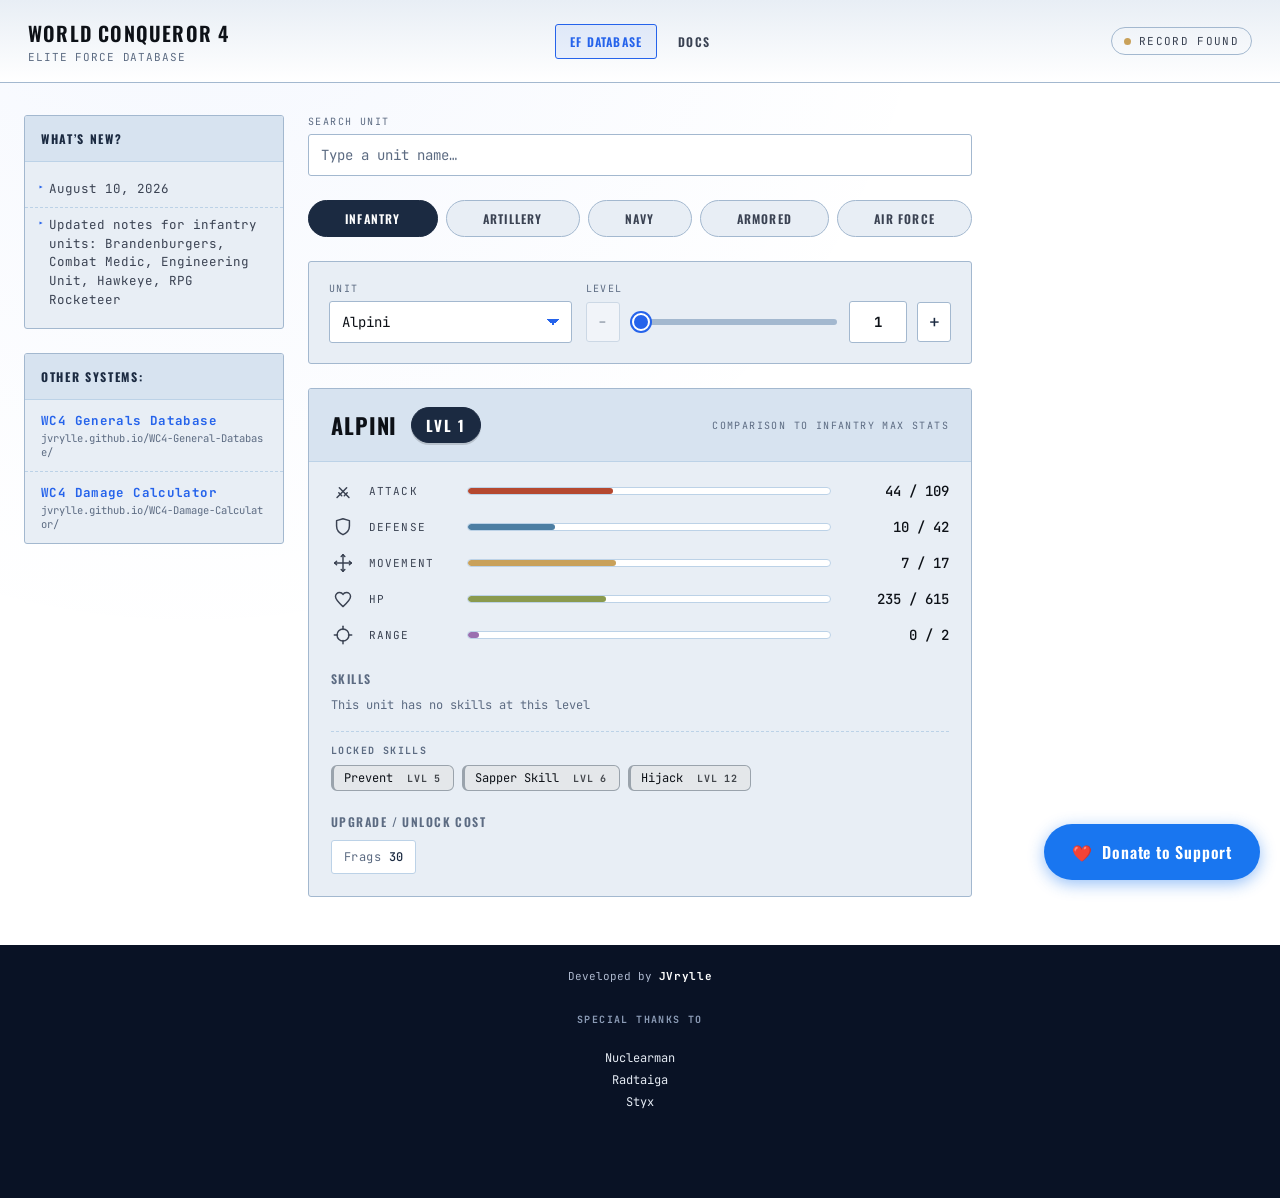
==== commit 6bde9a98: "feat: add UI Skills documentation, enhance stat icons, and improve accessibility styles" ====
--- a/index.html
+++ b/index.html
@@ -128,7 +128,7 @@
 
     <section id="resultPanel" class="result-panel" aria-live="polite">
       <div class="result-empty">
-        <p>Loading units&hellip;</p>
+        <p>Loading unit database&hellip;</p>
       </div>
     </section>
 
--- a/style.css
+++ b/style.css
@@ -13,7 +13,7 @@
   /* Black (10%) — text & brand accents */
   --text: #0d1117;
   --text-dim: #3a4252;
-  --text-faint: #6e7c93;
+  --text-faint: #5c6b82;
   --ink: #26313d;
   --brand: #1b2a41;
   --brand-bright: #091225;
@@ -23,6 +23,7 @@
   --defense: #4c7ea3;
   --movement: #c9a15a;
   --hp: #8a9a4e;
+  --range: #9a6fb0;
 
   --font-display: "Oswald", sans-serif;
   --font-mono: "JetBrains Mono", monospace;
@@ -571,7 +572,9 @@
 }
 
 select:focus-visible,
-button:focus-visible {
+button:focus-visible,
+a:focus-visible,
+input:focus-visible {
   outline: 2px solid var(--accent);
   outline-offset: 2px;
 }
@@ -668,7 +671,7 @@
 /* ---------- Stat gauges ---------- */
 
 .stat-grid {
-  padding: 20px 22px 6px;
+  padding: 18px 22px 6px;
   display: flex;
   flex-direction: column;
   gap: 14px;
@@ -682,10 +685,15 @@
 }
 
 .stat-row__icon {
-  font-family: "Apple Color Emoji", "Segoe UI Emoji", "Noto Color Emoji", "JetBrains Mono", monospace;
-  font-size: 18px;
-  text-align: center;
+  display: flex;
+  align-items: center;
+  justify-content: center;
   color: var(--text-dim);
+}
+
+.stat-row__icon svg {
+  width: 22px;
+  height: 22px;
 }
 
 .stat-row__label {
@@ -714,6 +722,7 @@
 .stat--defense .stat-row__fill { background: var(--defense); }
 .stat--movement .stat-row__fill { background: var(--movement); }
 .stat--hp .stat-row__fill { background: var(--hp); }
+.stat--range .stat-row__fill { background: var(--range); }
 
 .stat-row__value {
   font-size: 14px;
@@ -791,35 +800,38 @@
 
 .skill-chip {
   position: relative;
-  display: inline-block;
-  padding: 8px 12px;
-  background: var(--chip-bg, #b7e9f9);
-  border: 1px solid var(--chip-tone, #5fb9dd);
-  border-left: 3px solid var(--chip-tone, #5fb9dd);
-  border-radius: var(--radius);
+  display: inline-flex;
+  align-items: center;
+  gap: 6px;
+  min-height: 26px;
+  padding: 4px 12px 4px 10px;
+  background: var(--chip-bg, #dceef6);
+  border: 1px solid var(--chip-tone, #3f8fc0);
+  border-left: 3px solid var(--chip-tone, #3f8fc0);
+  border-radius: 6px;
   font-size: 12px;
   color: var(--text);
   cursor: default;
 }
 
 .skill-chip--silver {
-  --chip-bg: #d3d8dc;
-  --chip-tone: #a7b0b6;
+  --chip-bg: #eceff1;
+  --chip-tone: #7d8b96;
 }
 
 .skill-chip--gold {
-  --chip-bg: #f5d63f;
-  --chip-tone: #d0a020;
+  --chip-bg: #fbefc8;
+  --chip-tone: #c29a2f;
 }
 
 .skill-chip--platinum {
-  --chip-bg: #b7e9f9;
-  --chip-tone: #5fb9dd;
+  --chip-bg: #dceef6;
+  --chip-tone: #3f8fc0;
 }
 
 .skill-chip--bronze {
-  --chip-bg: #d8955c;
-  --chip-tone: #a96f33;
+  --chip-bg: #f3e0cd;
+  --chip-tone: #a97a45;
 }
 
 .skill-chip--upcoming {
@@ -1422,6 +1434,14 @@
 /* ---------- Reduced motion ---------- */
 
 @media (prefers-reduced-motion: reduce) {
+  *,
+  *::before,
+  *::after {
+    animation-duration: 0.01ms !important;
+    animation-iteration-count: 1 !important;
+    transition-duration: 0.01ms !important;
+  }
+
   .status--busy .status-dot {
     animation: none;
   }
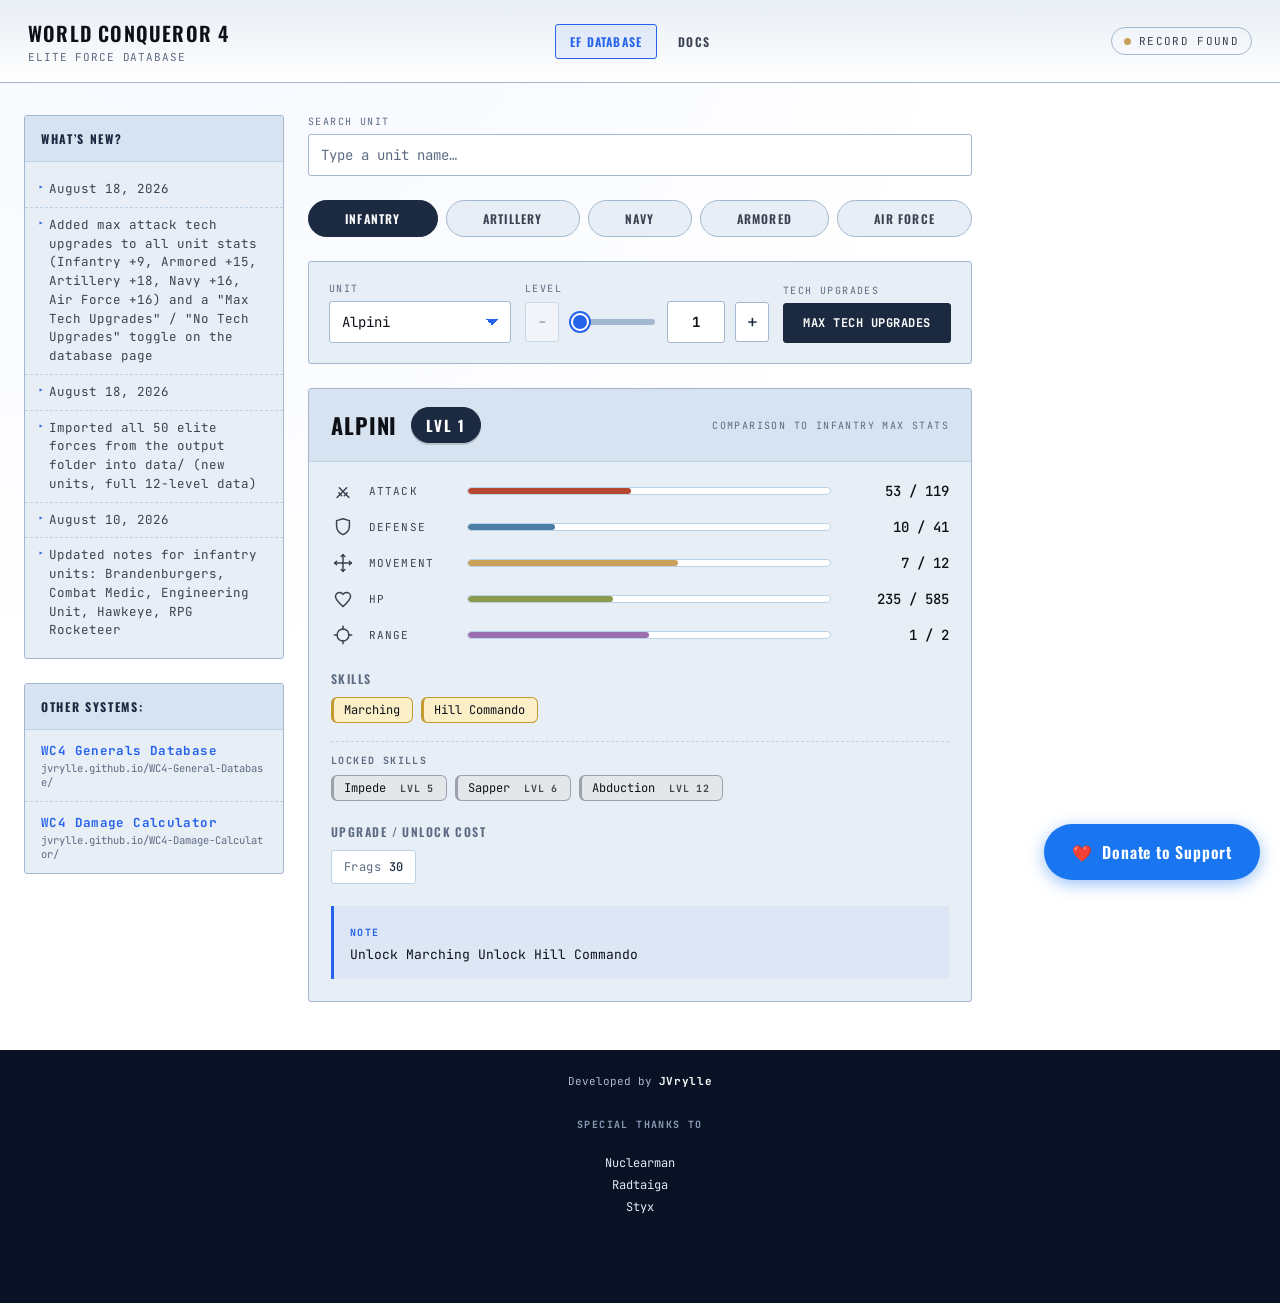
==== commit d64a5cd6: "Enhance unit stats and UI features - Updated attack values for various infantry and navy units to im" ====
--- a/index.html
+++ b/index.html
@@ -124,6 +124,11 @@
           <button id="levelUp" class="level-btn" type="button" aria-label="Next level">&#43;</button>
         </div>
       </div>
+
+      <div class="field field--toggle">
+        <label for="techToggle">Tech Upgrades</label>
+        <button id="techToggle" class="tech-toggle" type="button" aria-pressed="true">Max Tech Upgrades</button>
+      </div>
     </section>
 
     <section id="resultPanel" class="result-panel" aria-live="polite">
--- a/style.css
+++ b/style.css
@@ -491,6 +491,43 @@
 .level-btn:disabled {
   opacity: 0.4;
   cursor: default;
+}
+
+.field--toggle {
+  flex: 0 0 auto;
+}
+
+.tech-toggle {
+  min-width: 168px;
+  padding: 11px 14px;
+  border: 1px solid var(--brand);
+  border-radius: var(--radius);
+  background: var(--bg-input);
+  color: var(--brand);
+  font-family: var(--font-mono);
+  font-size: 12px;
+  font-weight: 700;
+  letter-spacing: 0.04em;
+  text-transform: uppercase;
+  cursor: pointer;
+}
+
+.tech-toggle:hover {
+  background: var(--bg-panel-alt);
+  border-color: var(--accent);
+  color: var(--accent);
+}
+
+.tech-toggle[aria-pressed="true"] {
+  background: var(--brand);
+  border-color: var(--brand);
+  color: #ffffff;
+}
+
+.tech-toggle[aria-pressed="true"]:hover {
+  background: var(--accent);
+  border-color: var(--accent);
+  color: #ffffff;
 }
 
 .level-input {
